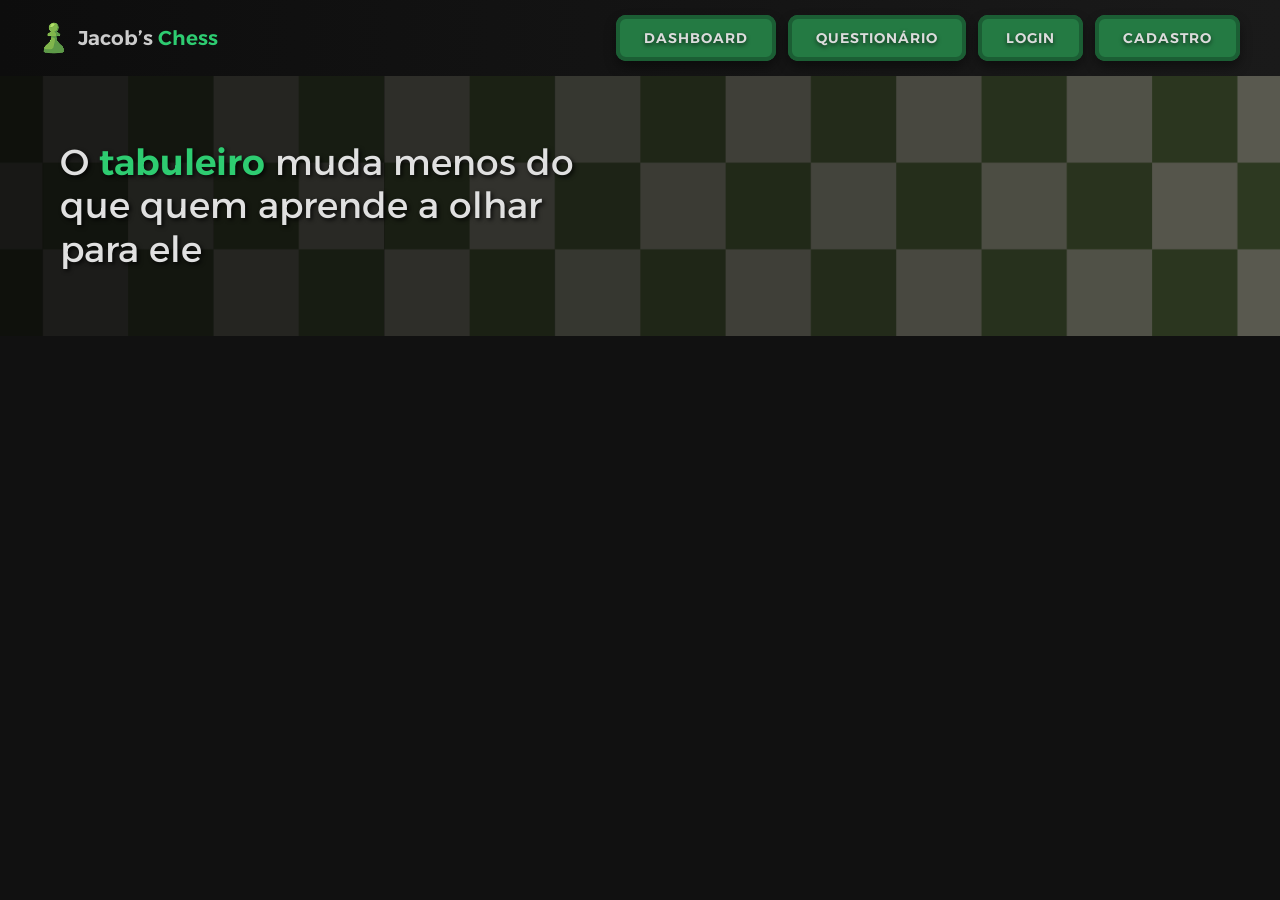
==== index.html @ a45325fb "feat: projeto iniciado" ====
<!DOCTYPE html>
<html lang="en">

<head>
    <meta charset="UTF-8">
    <meta name="viewport" content="width=device-width, initial-scale=1.0">
    <link rel="stylesheet" href="style.css">
    <link href="https://fonts.googleapis.com/css2?family=Alexandria:wght@300;400;600;700&display=swap" rel="stylesheet">
    <title>Chess</title>
</head>

<body>
    <header>
        <div class="logo">
            <img src="img/chessLogo.png">
            <h1>Jacob’s <span>Chess</span></h1>
        </div>

        <nav>
            <a>DASHBOARD</a>
            <a>QUESTIONÁRIO</a>
            <a>LOGIN</a>
            <a>CADASTRO</a>
        </nav>
    </header>

    <section class="hero">
        <div class="overlay"></div>
        <div class="content">
            <h2>
                O <span>tabuleiro</span> muda menos do<br>
                que quem aprende a olhar<br>
                para ele
            </h2>
        </div>
    </section>

</body>

</html>
---- style.css ----
* {
    margin: 0;
    padding: 0;
    box-sizing: border-box;
}

body {
    font-family: 'Alexandria', sans-serif;
    background-color: #111;
}

header {
    display: flex;
    justify-content: space-between;
    align-items: center;
    padding: 15px 40px;
    background: linear-gradient(to right, #0d0d0d, #1a1a1a);
}

.logo {
    display: flex;
    align-items: center;
    gap: 10px;
}

.logo img {
    width: 28px;
}

.logo h1 {
    color: #ccc;
    font-size: 20px;
    font-weight: 600;
}

.logo span {
    color: #2ecc71;
}

nav {
    display: flex;
    gap: 12px;
}

nav a {
    text-decoration: none;
    font-size: 14px;
    color: #dcdcdc;
    font-weight: 600;
    letter-spacing: 1px;
    padding: 14px 28px;
    border-radius: 10px;
    background: #247a43;
    box-shadow: inset 0 0 0 4px #1b5e34, 0 6px 12px rgba(0, 0, 0, 0.4);
    text-shadow: 0 2px 4px rgba(0, 0, 0, 0.6);
    transition: 0.2s ease;
    user-select: none;
}

.hero {
    position: relative;
    height: 260px;
    background-image: url("img/back01.png");
    background-size: cover;
    background-position: center;
    display: flex;
    align-items: center;
}

.overlay {
    position: absolute;
    width: 100%;
    height: 100%;
    background: rgba(0, 0, 0, 0.6);
}

.content {
    position: relative;
    padding-left: 60px;
}

.content h2 {
    color: #e0e0e0;
    font-size: 36px;
    font-weight: 400;
    line-height: 1.2;
    text-shadow: 2px 2px 4px rgba(0, 0, 0, 0.8);
}

.content span {
    color: #2ecc71;
    font-weight: 600;
}
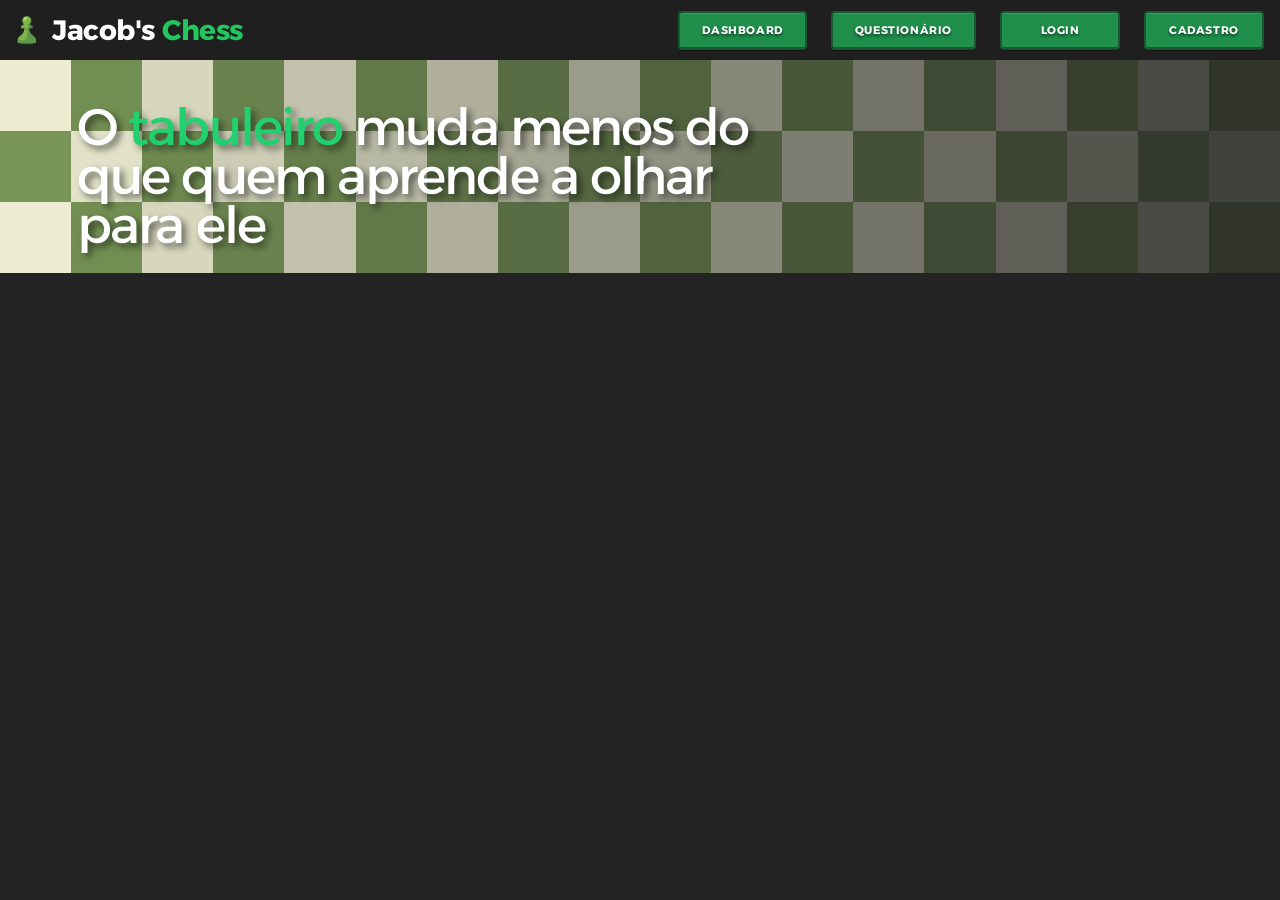
==== commit fa26aa7f: "feat: Header e primeira seção finalizadas" ====
--- a/index.html
+++ b/index.html
@@ -1,40 +1,42 @@
 <!DOCTYPE html>
-<html lang="en">
-
+<html lang="pt-BR">
 <head>
     <meta charset="UTF-8">
     <meta name="viewport" content="width=device-width, initial-scale=1.0">
-    <link rel="stylesheet" href="style.css">
-    <link href="https://fonts.googleapis.com/css2?family=Alexandria:wght@300;400;600;700&display=swap" rel="stylesheet">
     <title>Chess</title>
+    <link href="https://fonts.googleapis.com/css2?family=Alexandria:wght@400;500;700&display=swap" rel="stylesheet">
+
+    <link rel="stylesheet" href="style.css" />
 </head>
-
 <body>
-    <header>
-        <div class="logo">
-            <img src="img/chessLogo.png">
-            <h1>Jacob’s <span>Chess</span></h1>
+    <nav class="navBar">
+        <div class="navLogo">
+            <img src="img/chessLogo.png" alt="Logo" class="navLogoImagem" />
+            <span class="navLogoTexto">
+                Jacob's <span class="navLogoDestaque">Chess</span>
+            </span>
         </div>
 
-        <nav>
-            <a>DASHBOARD</a>
-            <a>QUESTIONÁRIO</a>
-            <a>LOGIN</a>
-            <a>CADASTRO</a>
-        </nav>
-    </header>
+        <div class="navLinks">
+            <a href="#">DASHBOARD</a>
+            <a href="#">QUESTIONÁRIO</a>
+            <a href="#">LOGIN</a>
+            <a href="#">CADASTRO</a>
+        </div>
+    </nav>
 
-    <section class="hero">
-        <div class="overlay"></div>
-        <div class="content">
-            <h2>
+    <section class="secaoHero">
+        <div class="heroTexto">
+            <h1>
                 O <span>tabuleiro</span> muda menos do<br>
                 que quem aprende a olhar<br>
                 para ele
-            </h2>
+            </h1>
         </div>
+
+        <div class="heroTabuleiro" id="tabuleiroHero"></div>
     </section>
 
+    <script src="tabuleiro.js"></script>
 </body>
-
 </html>
--- a/style.css
+++ b/style.css
@@ -5,89 +5,111 @@
 }
 
 body {
-    font-family: 'Alexandria', sans-serif;
-    background-color: #111;
+    background: #232323;
+    font-family: "Alexandria", sans-serif;
+    overflow-x: hidden;
 }
 
-header {
+.navBar {
+    height: 60px;
+    background: #1f1f1f;
     display: flex;
     justify-content: space-between;
     align-items: center;
-    padding: 15px 40px;
-    background: linear-gradient(to right, #0d0d0d, #1a1a1a);
+    padding: 0 16px 0 10px;
+    position: relative;
+    z-index: 10;
 }
 
-.logo {
+.navLogo {
     display: flex;
     align-items: center;
-    gap: 10px;
+    gap: 8px;
 }
 
-.logo img {
-    width: 28px;
+.navLogoImagem {
+    width: 34px;
+    height: 34px;
+    object-fit: contain;
 }
 
-.logo h1 {
-    color: #ccc;
-    font-size: 20px;
-    font-weight: 600;
+.navLogoTexto {
+    color: #ffffff;
+    font-size: 28px;
+    font-weight: 700;
+    letter-spacing: -0.5px;
+    line-height: 1;
 }
 
-.logo span {
-    color: #2ecc71;
+.navLogoDestaque {
+    color: #22c55e;
 }
 
-nav {
+.navLinks {
     display: flex;
-    gap: 12px;
-}
-
-nav a {
-    text-decoration: none;
-    font-size: 14px;
-    color: #dcdcdc;
-    font-weight: 600;
-    letter-spacing: 1px;
-    padding: 14px 28px;
-    border-radius: 10px;
-    background: #247a43;
-    box-shadow: inset 0 0 0 4px #1b5e34, 0 6px 12px rgba(0, 0, 0, 0.4);
-    text-shadow: 0 2px 4px rgba(0, 0, 0, 0.6);
-    transition: 0.2s ease;
-    user-select: none;
-}
-
-.hero {
-    position: relative;
-    height: 260px;
-    background-image: url("img/back01.png");
-    background-size: cover;
-    background-position: center;
-    display: flex;
+    gap: 24px;
     align-items: center;
 }
 
-.overlay {
+.navLinks a {
+    text-decoration: none;
+    color: #ffffff;
+    font-size: 11px;
+    font-weight: 700;
+    letter-spacing: 0.6px;
+    background: #1f8f4b;
+    border-style: solid;
+    border-color: #165932;
+    border-width: 2px 2px 3px 2px;
+    border-radius: 4px;
+    padding: 10px 22px;
+    min-width: 120px;
+    text-align: center;
+    text-shadow: 0 2px 3px rgba(0, 0, 0, 0.55);
+    box-shadow:
+        inset 0 1px 0 rgba(255, 255, 255, 0.12),
+        0 1px 0 rgba(0, 0, 0, 0.35);
+}
+
+.secaoHero {
+    position: relative;
+    width: 100%;
+    aspect-ratio: 18 / 3; 
+    overflow: hidden;
+}
+
+.heroTabuleiro {
     position: absolute;
+    inset: 0;
+
+    display: grid;
+    grid-template-columns: repeat(18, 1fr);
+    grid-template-rows: repeat(3, 1fr);
+}
+
+.heroTexto {
+    position: absolute;
+    left: 77px;
+    top: 42px;
+    z-index: 2;
+    max-width: 1000px; 
+}
+
+.heroTexto h1 {
+    color: #ffffff;
+    font-size: clamp(48px, 4vw, 72px);
+    line-height: 0.96;
+    font-weight: 400;
+    letter-spacing: -1.9px;
+    text-shadow: 4px 4px 7px rgba(0, 0, 0, 0.55);
+}
+
+.heroTexto span {
+    color: #22d06f;
+}
+
+.casaClara,
+.casaEscura {
     width: 100%;
     height: 100%;
-    background: rgba(0, 0, 0, 0.6);
 }
-
-.content {
-    position: relative;
-    padding-left: 60px;
-}
-
-.content h2 {
-    color: #e0e0e0;
-    font-size: 36px;
-    font-weight: 400;
-    line-height: 1.2;
-    text-shadow: 2px 2px 4px rgba(0, 0, 0, 0.8);
-}
-
-.content span {
-    color: #2ecc71;
-    font-weight: 600;
-}
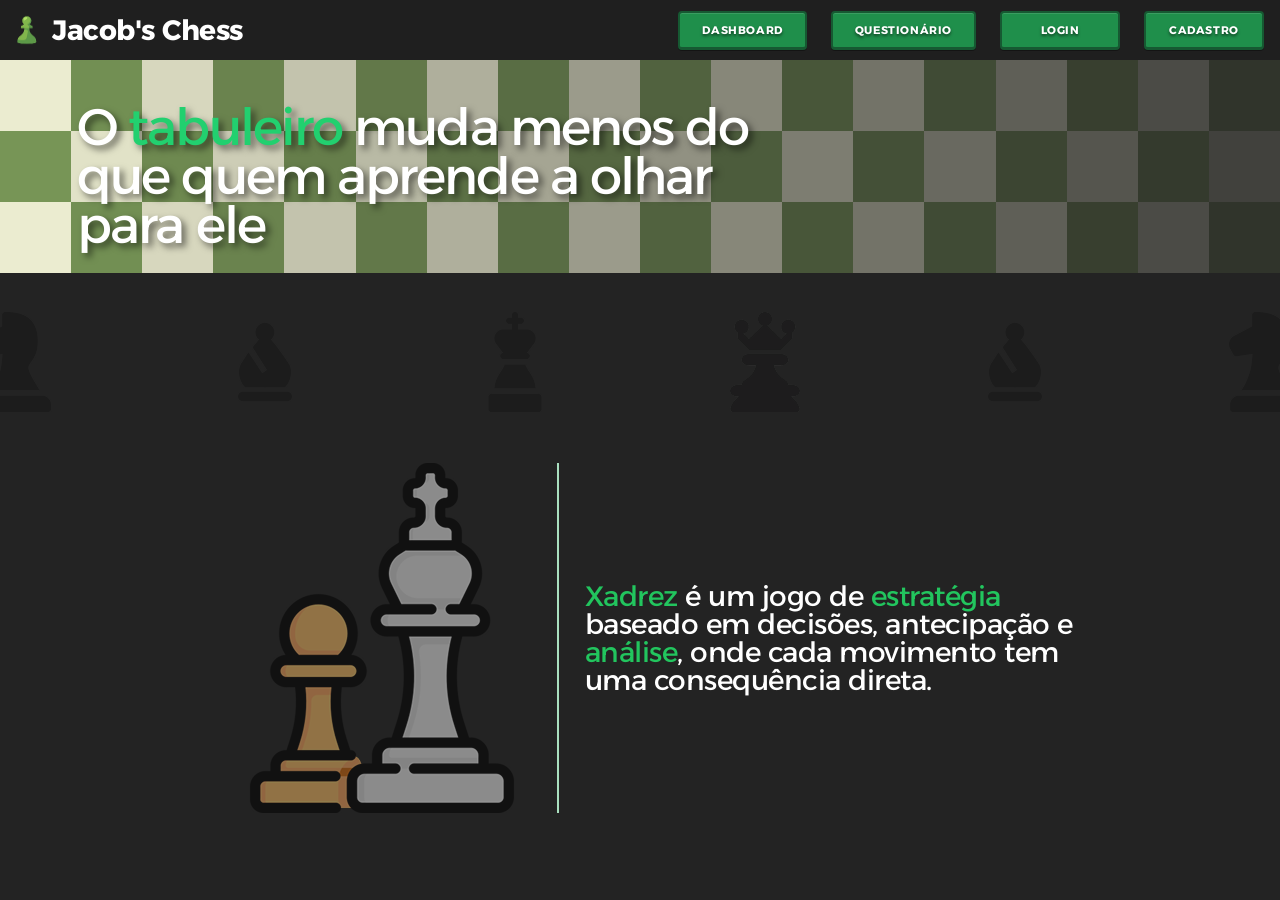
==== commit a3020a28: "feat: Segunda seção finalizada" ====
--- a/index.html
+++ b/index.html
@@ -1,5 +1,6 @@
 <!DOCTYPE html>
 <html lang="pt-BR">
+
 <head>
     <meta charset="UTF-8">
     <meta name="viewport" content="width=device-width, initial-scale=1.0">
@@ -8,6 +9,7 @@
 
     <link rel="stylesheet" href="style.css" />
 </head>
+
 <body>
     <nav class="navBar">
         <div class="navLogo">
@@ -37,6 +39,21 @@
         <div class="heroTabuleiro" id="tabuleiroHero"></div>
     </section>
 
+    <div class="divDetalhe">
+        <img src="img/detalhe.png">
+    </div>
+
+    <div class="divIcon">
+        <img src="img/icon.png">
+        <img src="img/rec.png">
+        <span class="iconTexto">
+            <span class="Destaque">Xadrez</span> é um jogo de <span class="Destaque">estratégia</span><br> baseado em
+            decisões, antecipação e <br><span class="Destaque">análise</span>, onde cada movimento tem<br> uma
+            consequência direta.
+        </span>
+    </div>
+
     <script src="tabuleiro.js"></script>
 </body>
+
 </html>
--- a/style.css
+++ b/style.css
@@ -41,7 +41,7 @@
     line-height: 1;
 }
 
-.navLogoDestaque {
+.Destaque {
     color: #22c55e;
 }
 
@@ -74,7 +74,7 @@
 .secaoHero {
     position: relative;
     width: 100%;
-    aspect-ratio: 18 / 3; 
+    aspect-ratio: 18 / 3;
     overflow: hidden;
 }
 
@@ -92,7 +92,7 @@
     left: 77px;
     top: 42px;
     z-index: 2;
-    max-width: 1000px; 
+    max-width: 1000px;
 }
 
 .heroTexto h1 {
@@ -113,3 +113,25 @@
     width: 100%;
     height: 100%;
 }
+
+.divDetalhe {
+    display: flex;
+    justify-content: center;
+    margin-top: 3%;
+}
+
+.iconTexto {
+    color: #ffffff;
+    font-size: 28px;
+    font-weight: 400;
+    letter-spacing: -0.5px;
+    line-height: 1;
+    margin-left: 2%;
+    align-self: center;
+}
+
+.divIcon{
+    margin-top: 4%;
+    display: flex;
+    justify-content: center;
+}
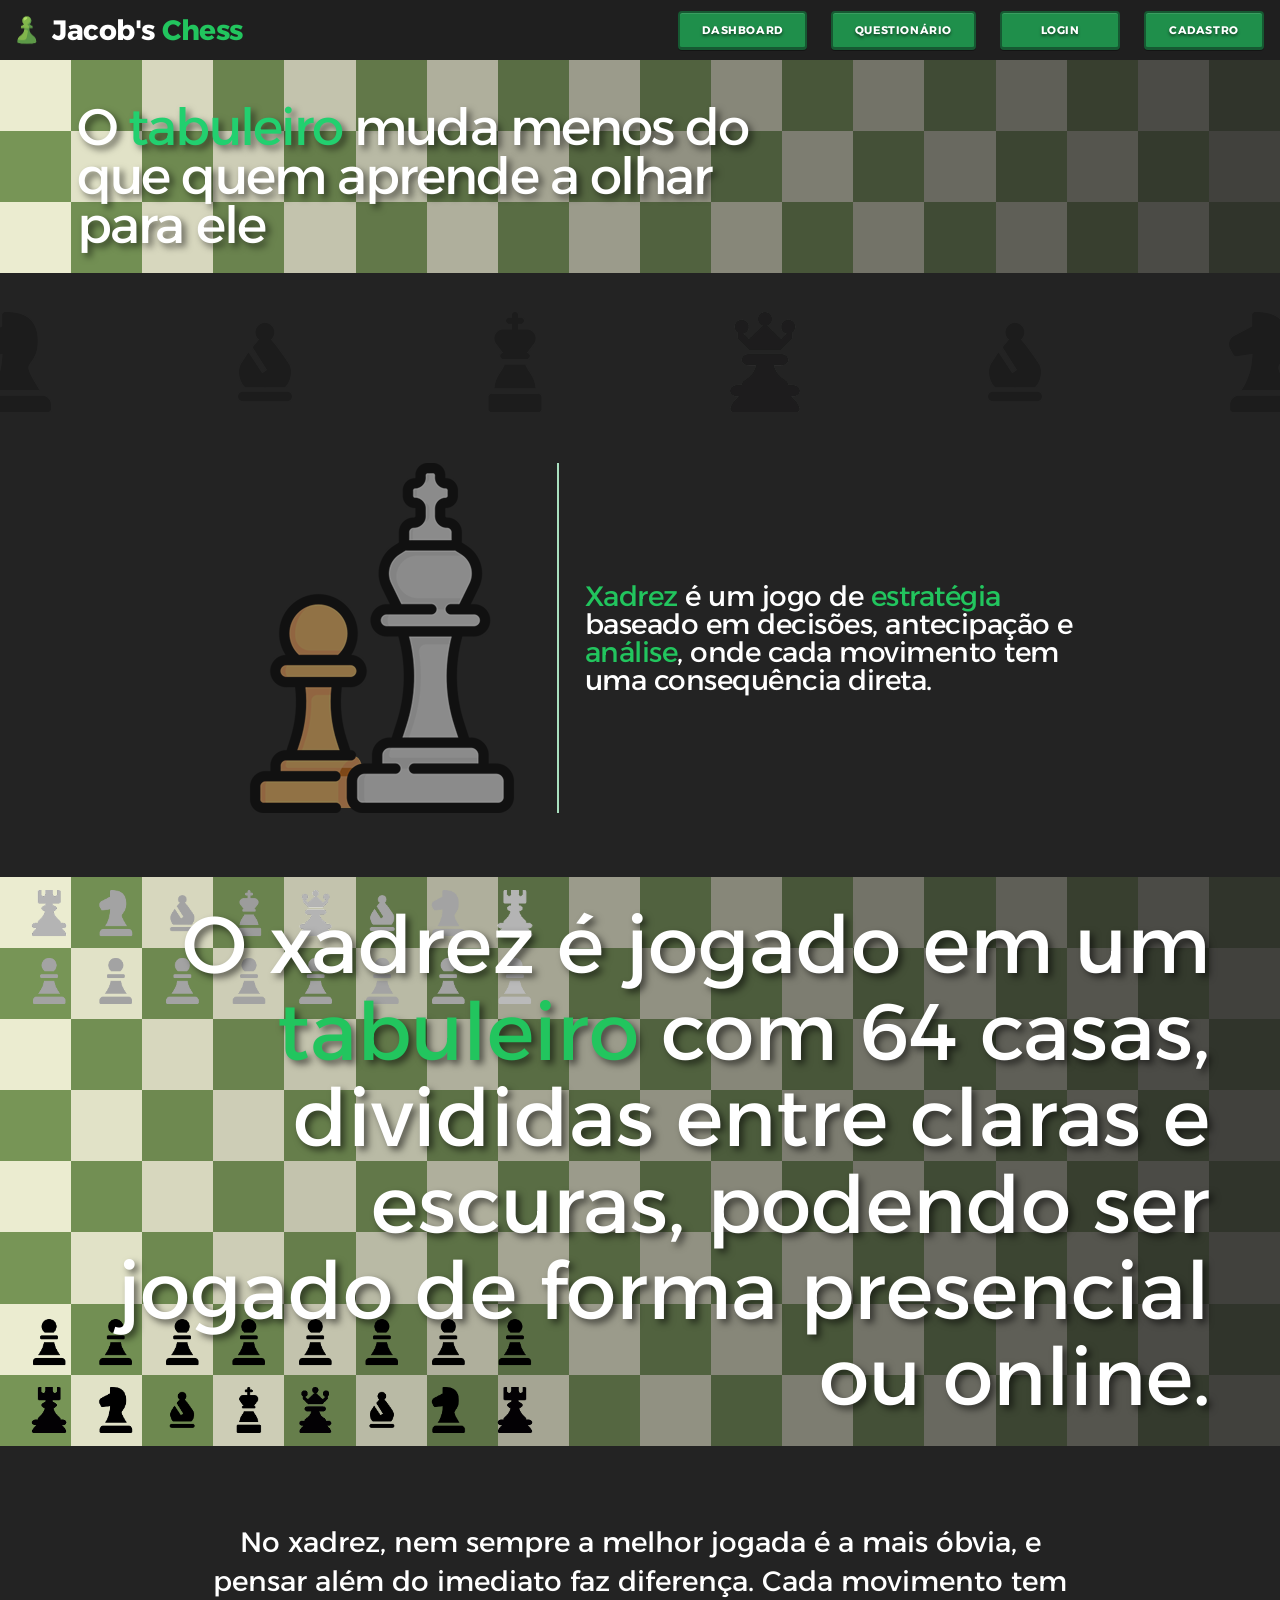
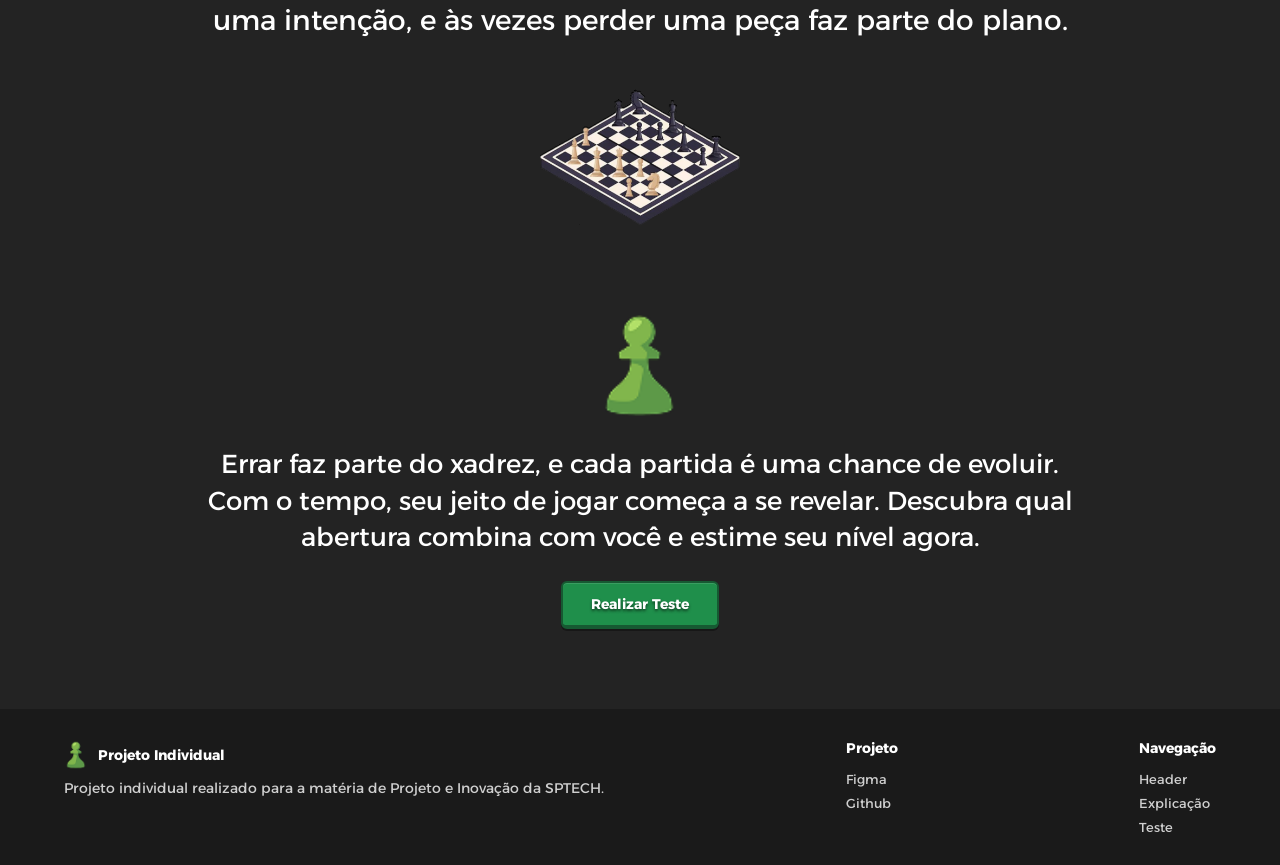
==== commit 2e904900: "feat: Site index base finalizado" ====
--- a/index.html
+++ b/index.html
@@ -15,7 +15,7 @@
         <div class="navLogo">
             <img src="img/chessLogo.png" alt="Logo" class="navLogoImagem" />
             <span class="navLogoTexto">
-                Jacob's <span class="navLogoDestaque">Chess</span>
+                Jacob's <span class="Destaque">Chess</span>
             </span>
         </div>
 
@@ -53,6 +53,70 @@
         </span>
     </div>
 
+    <div class="containerTabuleiroFinal" id="explicacao">
+        <div id="tabuleiroFinal">
+            <span class="textoTabuleiroFinal">
+                O xadrez é jogado em um <br><span class="Destaque">tabuleiro</span>
+                com 64 casas,<br> divididas entre claras e escuras, podendo ser jogado de
+                forma presencial ou online.
+            </span>
+        </div>
+
+        <img src="img/brancas.png" class="brancasTabuleiro">
+        <img src="img/pretas.png" class="pretasTabuleiro">
+    </div>
+
+    <section class="secaoMensagemFinal">
+        <div class="mensagemTopo">
+            <span>
+                No xadrez, nem sempre a <span class="verde">melhor</span> jogada é a mais
+                óbvia, e pensar além do imediato faz diferença. Cada movimento tem uma
+                <span class="verde">intenção</span>, e às vezes <span class="vermelho">perder</span>
+                uma peça faz parte do plano.
+            </span>
+
+            <img src="img/tabuleiro.png" class="imgTabuleiroMensagem">
+        </div>
+
+        <div class="mensagemBaixo">
+            <img src="img/chessLogo.png" class="iconeMensagem">
+
+            <span>
+                Errar faz parte do <span class="verde">xadrez</span>, e cada partida é
+                uma chance de evoluir. Com o tempo, seu jeito de jogar começa a se revelar.
+                Descubra qual <span class="verde">abertura</span> combina com você e estime
+                seu <span class="verde">nível</span> agora.
+            </span>
+
+            <a href="#" class="botaoTeste">Realizar Teste</a>
+        </div>
+    </section>
+
+    <footer class="footer">
+        <div class="footerCol">
+            <div class="footerLogo">
+                <img src="img/chessLogo.png">
+                <span>Projeto Individual</span>
+            </div>
+            <p>
+                Projeto individual realizado para a matéria de Projeto e Inovação da SPTECH.
+            </p>
+        </div>
+
+        <div class="footerCol">
+            <span class="footerTitulo">Projeto</span>
+            <a href="#">Figma</a>
+            <a href="#">Github</a>
+        </div>
+
+        <div class="footerCol">
+            <span class="footerTitulo">Navegação</span>
+            <a href="#">Header</a>
+            <a href="#explicacao">Explicação</a>
+            <a href="#">Teste</a>
+        </div>
+    </footer>
+
     <script src="tabuleiro.js"></script>
 </body>
 
--- a/style.css
+++ b/style.css
@@ -66,9 +66,7 @@
     min-width: 120px;
     text-align: center;
     text-shadow: 0 2px 3px rgba(0, 0, 0, 0.55);
-    box-shadow:
-        inset 0 1px 0 rgba(255, 255, 255, 0.12),
-        0 1px 0 rgba(0, 0, 0, 0.35);
+    box-shadow: inset 0 1px 0 rgba(255, 255, 255, 0.12), 0 1px 0 rgba(0, 0, 0, 0.35);
 }
 
 .secaoHero {
@@ -81,7 +79,6 @@
 .heroTabuleiro {
     position: absolute;
     inset: 0;
-
     display: grid;
     grid-template-columns: repeat(18, 1fr);
     grid-template-rows: repeat(3, 1fr);
@@ -130,8 +127,171 @@
     align-self: center;
 }
 
-.divIcon{
+.divIcon {
     margin-top: 4%;
     display: flex;
     justify-content: center;
+}
+
+#tabuleiroFinal {
+    position: relative;
+    width: 100%;
+    margin-top: 5%;
+    aspect-ratio: 18 / 8;
+    overflow: hidden;
+}
+
+#tabuleiroFinal .casaClara,
+#tabuleiroFinal .casaEscura {
+    width: 100%;
+    height: 100%;
+}
+
+.textoTabuleiroFinal {
+    position: absolute;
+    right: 70px;
+    top: 50%;
+    transform: translateY(-50%);
+    width: 1100px;
+    color: #ffffff;
+    font-size: 80px;
+    line-height: 1.08;
+    text-align: right;
+    text-shadow: 4px 4px 7px rgba(0, 0, 0, 0.55);
+    z-index: 10;
+}
+
+.containerTabuleiroFinal {
+    position: relative;
+    width: 100%;
+    margin-top: 5%;
+}
+
+.brancasTabuleiro {
+    position: absolute;
+    top: 0;
+    left: 0;
+    width: 40%;
+    z-index: 5;
+    margin-left: 2%;
+    margin-top: 1%;
+}
+
+.pretasTabuleiro {
+    position: absolute;
+    bottom: 0;
+    left: 0;
+    width: 40%;
+    z-index: 5;
+    margin-left: 2%;
+    margin-bottom: 1%;
+}
+
+.secaoMensagemFinal {
+    margin-top: 6%;
+    padding: 0 5%;
+}
+
+.mensagemTopo {
+    display: flex;
+    flex-direction: column;
+    align-items: center;
+    text-align: center;
+}
+
+.mensagemTopo span {
+    color: #ffffff;
+    font-size: 28px;
+    max-width: 900px;
+    line-height: 1.4;
+}
+
+.imgTabuleiroMensagem {
+    margin-top: 30px;
+    width: 260px;
+}
+
+.verde {
+    color: #22c55e;
+}
+
+.vermelho {
+    color: #ef4444;
+}
+
+.mensagemBaixo {
+    margin-top: 60px;
+    display: flex;
+    flex-direction: column;
+    align-items: center;
+    text-align: center;
+}
+
+.iconeMensagem {
+    width: 90px;
+    margin-bottom: 20px;
+}
+
+.mensagemBaixo span {
+    color: #ffffff;
+    font-size: 26px;
+    max-width: 900px;
+    line-height: 1.4;
+}
+
+.botaoTeste {
+    margin-top: 25px;
+    text-decoration: none;
+    color: #ffffff;
+    font-size: 14px;
+    font-weight: 700;
+    background: #1f8f4b;
+    border-style: solid;
+    border-color: #165932;
+    border-width: 2px 2px 4px 2px;
+    border-radius: 6px;
+    padding: 12px 28px;
+    text-shadow: 0 2px 3px rgba(0, 0, 0, 0.55);
+    box-shadow: inset 0 1px 0 rgba(255, 255, 255, 0.12), 0 2px 0 rgba(0, 0, 0, 0.35);
+}
+
+.footer {
+    margin-top: 80px;
+    background: #1a1a1a;
+    padding: 30px 5%;
+    display: flex;
+    justify-content: space-between;
+    gap: 40px;
+}
+
+.footerCol {
+    display: flex;
+    flex-direction: column;
+    gap: 8px;
+    color: #cfcfcf;
+    font-size: 14px;
+}
+
+.footerLogo {
+    display: flex;
+    align-items: center;
+    gap: 10px;
+    color: #ffffff;
+    font-weight: 700;
+}
+
+.footerLogo img {
+    width: 24px;
+}
+
+.footerTitulo {
+    color: #ffffff;
+    font-weight: 700;
+    margin-bottom: 6px;
+}
+
+.footer a {
+    text-decoration: none;
+    color: #cfcfcf;
+    font-size: 13px;
 }
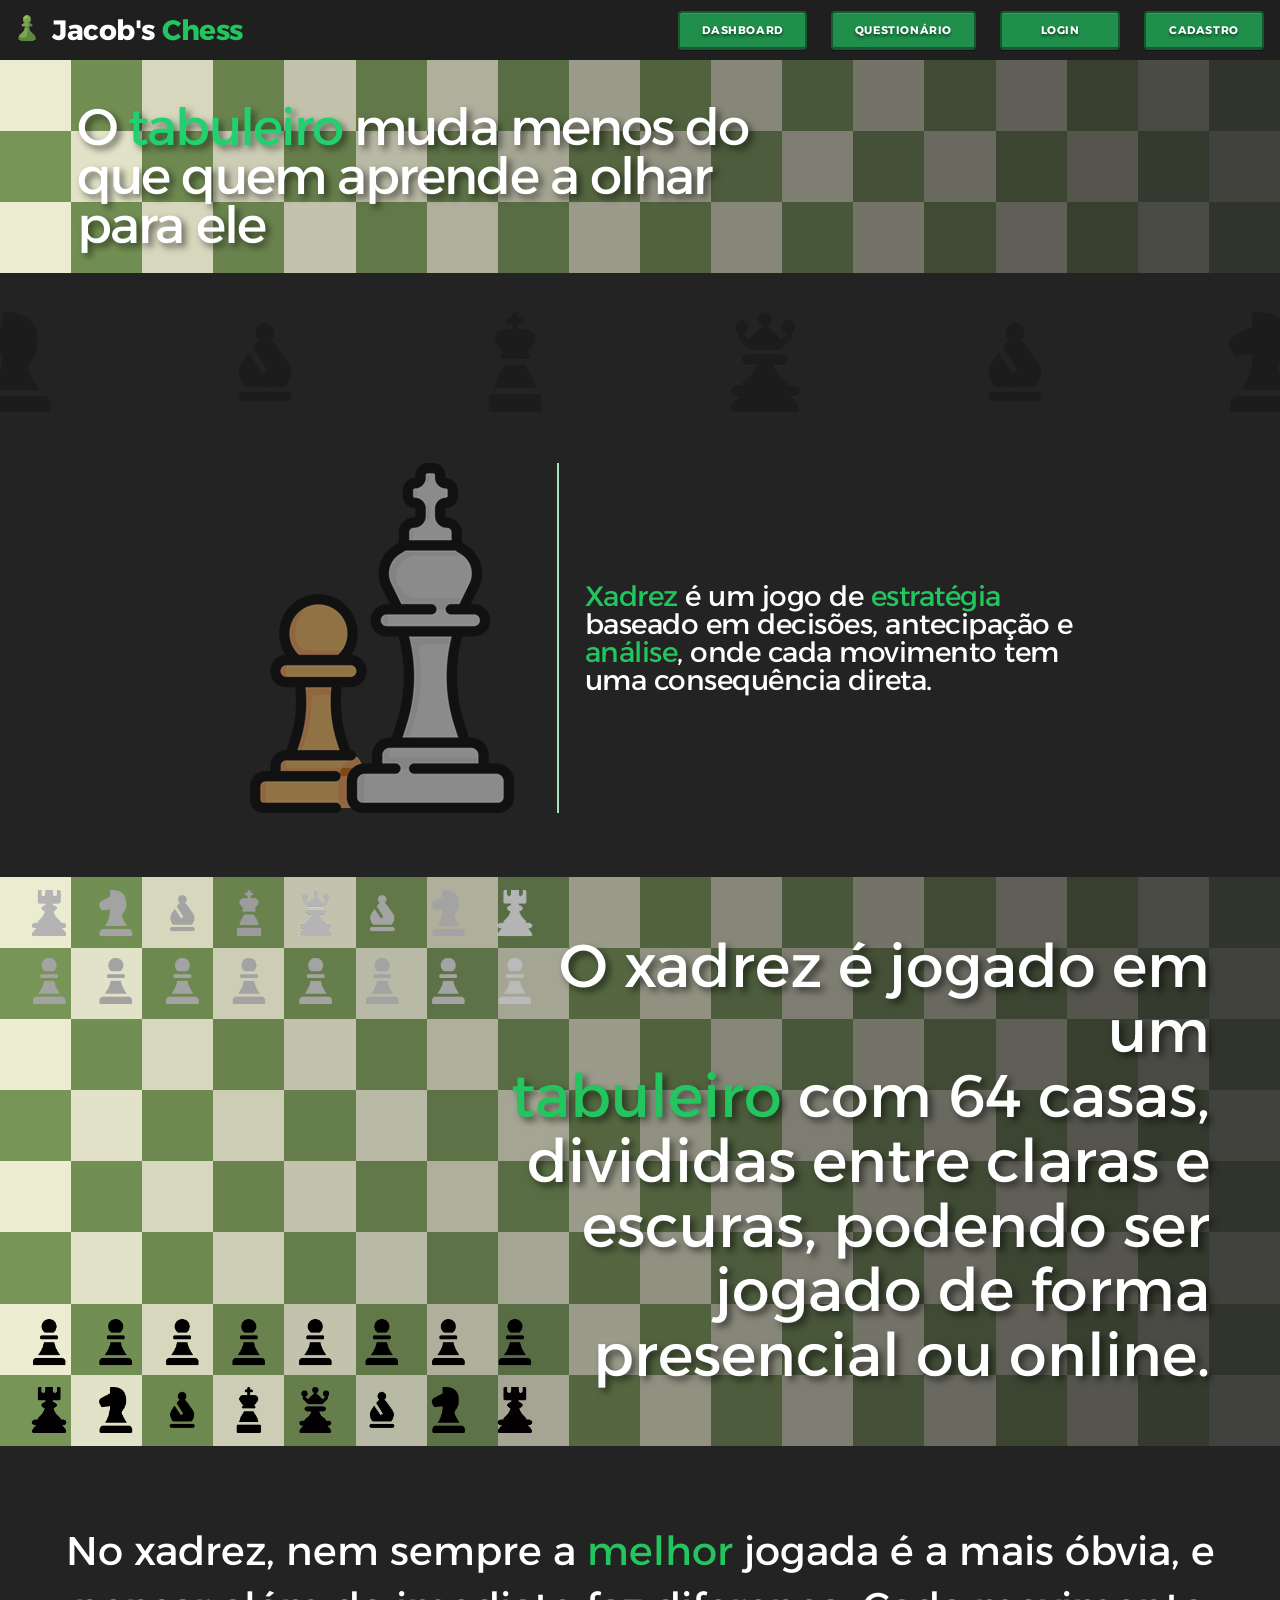
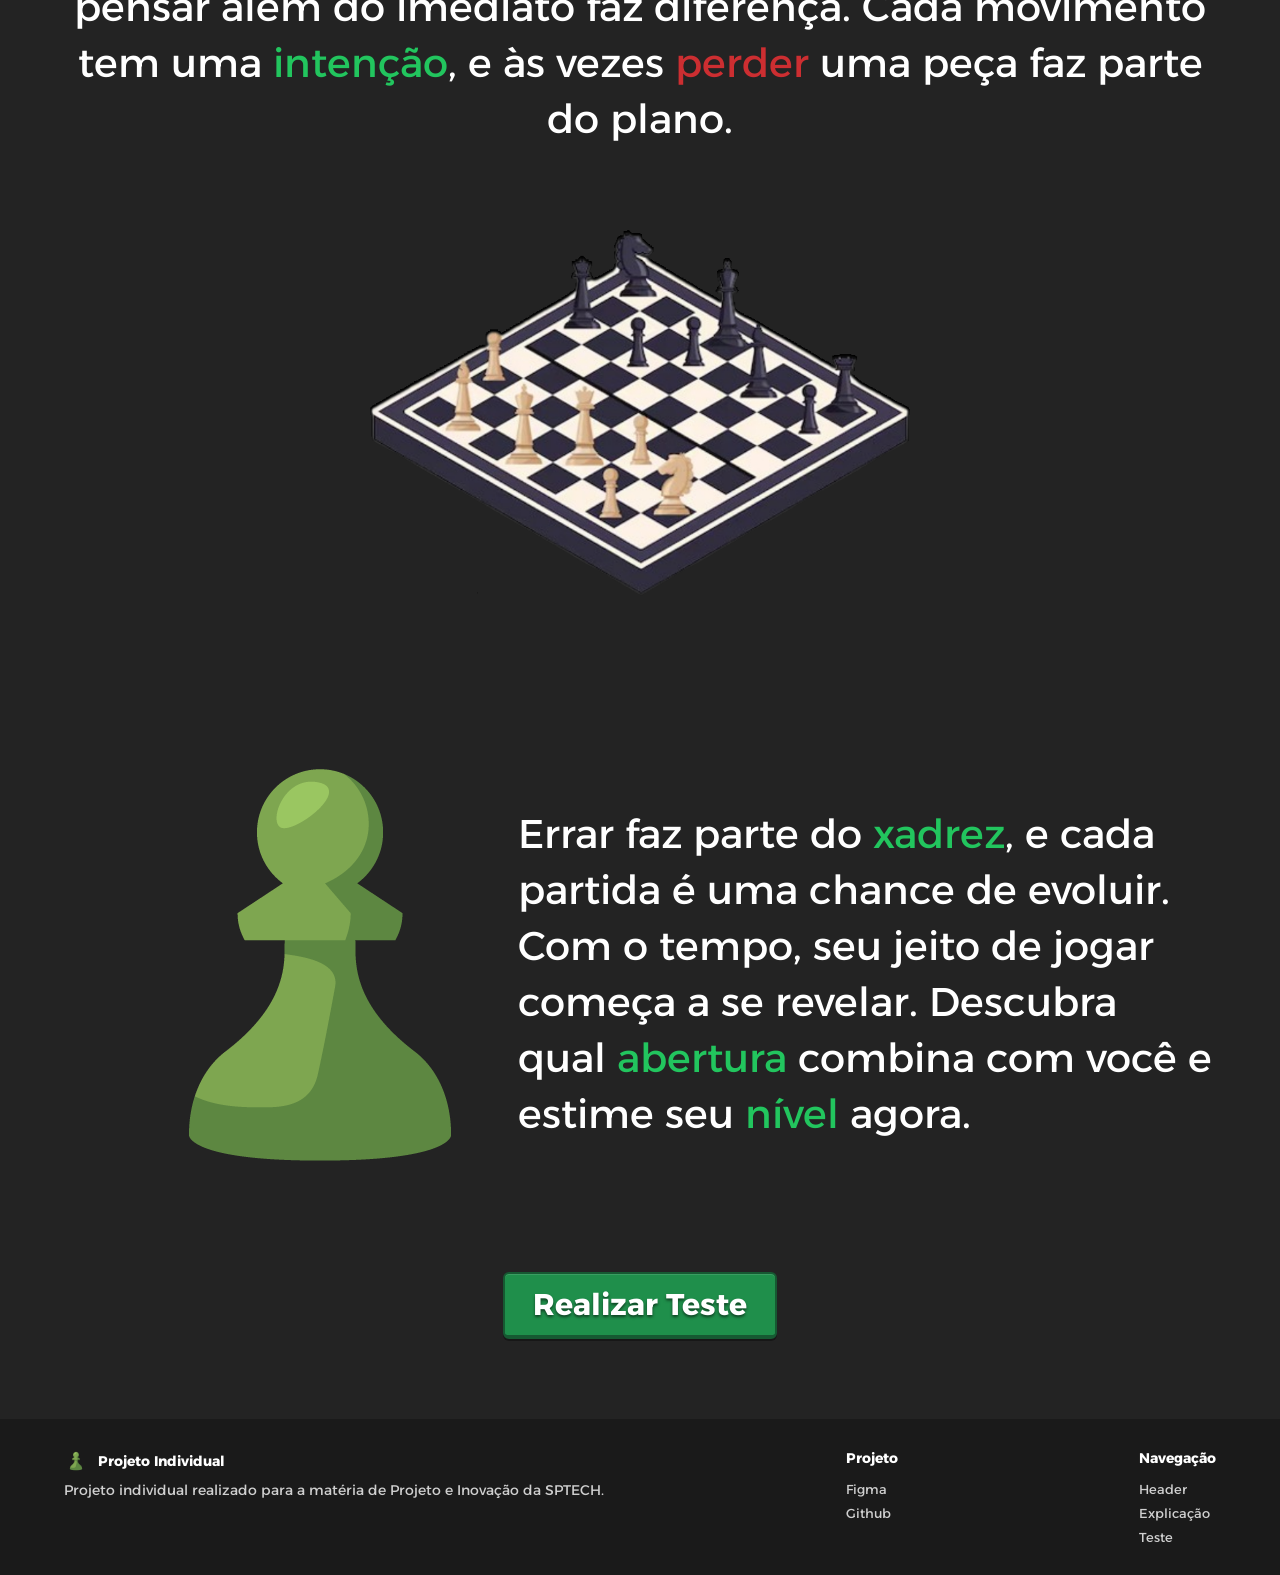
==== commit b89a0df8: "feat: Home finalizada" ====
--- a/index.html
+++ b/index.html
@@ -11,19 +11,19 @@
 </head>
 
 <body>
-    <nav class="navBar">
+    <nav class="navBar" id="head">
         <div class="navLogo">
-            <img src="img/chessLogo.png" alt="Logo" class="navLogoImagem" />
+            <a href="index.html"><img src="img/chessLogo.png" alt="Logo" class="navLogoImagem"/></a>
             <span class="navLogoTexto">
                 Jacob's <span class="Destaque">Chess</span>
             </span>
         </div>
 
         <div class="navLinks">
-            <a href="#">DASHBOARD</a>
-            <a href="#">QUESTIONÁRIO</a>
-            <a href="#">LOGIN</a>
-            <a href="#">CADASTRO</a>
+            <a href="dash.html">DASHBOARD</a>
+            <a href="teste.html">QUESTIONÁRIO</a>
+            <a href="login.html">LOGIN</a>
+            <a href="cadastro.html">CADASTRO</a>
         </div>
     </nav>
 
@@ -68,10 +68,10 @@
 
     <section class="secaoMensagemFinal">
         <div class="mensagemTopo">
-            <span>
-                No xadrez, nem sempre a <span class="verde">melhor</span> jogada é a mais
+            <span class="branco">
+                No xadrez, nem sempre a <span class="Destaque">melhor</span> jogada é a mais
                 óbvia, e pensar além do imediato faz diferença. Cada movimento tem uma
-                <span class="verde">intenção</span>, e às vezes <span class="vermelho">perder</span>
+                <span class="Destaque">intenção</span>, e às vezes <span class="Vermelho">perder</span>
                 uma peça faz parte do plano.
             </span>
 
@@ -81,19 +81,21 @@
         <div class="mensagemBaixo">
             <img src="img/chessLogo.png" class="iconeMensagem">
 
-            <span>
-                Errar faz parte do <span class="verde">xadrez</span>, e cada partida é
+            <span class="branco">
+                Errar faz parte do <span class="Destaque">xadrez</span>, e cada partida é
                 uma chance de evoluir. Com o tempo, seu jeito de jogar começa a se revelar.
-                Descubra qual <span class="verde">abertura</span> combina com você e estime
-                seu <span class="verde">nível</span> agora.
+                Descubra qual <span class="Destaque">abertura</span> combina com você e estime
+                seu <span class="Destaque">nível</span> agora.
             </span>
-
-            <a href="#" class="botaoTeste">Realizar Teste</a>
         </div>
     </section>
 
+    <div class="divBotao"> 
+        <a href="teste.html" class="botaoTeste">Realizar Teste</a>
+    </div>
+
     <footer class="footer">
-        <div class="footerCol">
+        <div class="foterColuna">
             <div class="footerLogo">
                 <img src="img/chessLogo.png">
                 <span>Projeto Individual</span>
@@ -103,17 +105,18 @@
             </p>
         </div>
 
-        <div class="footerCol">
+        <div class="foterColuna">
             <span class="footerTitulo">Projeto</span>
-            <a href="#">Figma</a>
-            <a href="#">Github</a>
+            <a
+                href="https://www.figma.com/design/gc30HGuMKjBLtGCMvTsRlC/Projeto-Individual?node-id=0-1&m=dev&t=Hp5jZGn6WC4lgh1E-1">Figma</a>
+            <a href="https://github.com/MatheusJacobD/ProjetoIndivual">Github</a>
         </div>
 
-        <div class="footerCol">
+        <div class="foterColuna">
             <span class="footerTitulo">Navegação</span>
-            <a href="#">Header</a>
+            <a href="#head">Header</a>
             <a href="#explicacao">Explicação</a>
-            <a href="#">Teste</a>
+            <a href="teste.html">Teste</a>
         </div>
     </footer>
 
--- a/style.css
+++ b/style.css
@@ -43,6 +43,10 @@
 
 .Destaque {
     color: #22c55e;
+}
+
+.Vermelho {
+    color: #CC2E31;
 }
 
 .navLinks {
@@ -152,9 +156,9 @@
     right: 70px;
     top: 50%;
     transform: translateY(-50%);
-    width: 1100px;
-    color: #ffffff;
-    font-size: 80px;
+    width: 60%;
+    color: #ffffff;
+    font-size: 60px;
     line-height: 1.08;
     text-align: right;
     text-shadow: 4px 4px 7px rgba(0, 0, 0, 0.55);
@@ -192,6 +196,10 @@
     padding: 0 5%;
 }
 
+.branco {
+    color: #FFFFFF;
+}
+
 .mensagemTopo {
     display: flex;
     flex-direction: column;
@@ -200,50 +208,46 @@
 }
 
 .mensagemTopo span {
-    color: #ffffff;
-    font-size: 28px;
-    max-width: 900px;
+    font-size: 40px;
+    max-width: 100%;
     line-height: 1.4;
 }
 
 .imgTabuleiroMensagem {
     margin-top: 30px;
-    width: 260px;
-}
-
-.verde {
-    color: #22c55e;
-}
-
-.vermelho {
-    color: #ef4444;
+    width: 700px;
 }
 
 .mensagemBaixo {
     margin-top: 60px;
     display: flex;
-    flex-direction: column;
-    align-items: center;
-    text-align: center;
+    flex-direction: row;
+    align-items: center;
+    text-align: left;
 }
 
 .iconeMensagem {
-    width: 90px;
+    width: 800px;
     margin-bottom: 20px;
+    margin-right: -5%;
 }
 
 .mensagemBaixo span {
-    color: #ffffff;
-    font-size: 26px;
-    max-width: 900px;
+    font-size: 40px;
+    max-width: 100%;
     line-height: 1.4;
 }
 
+.divBotao{
+    display: flex;
+    justify-content: center;
+}
+
 .botaoTeste {
-    margin-top: 25px;
+    margin-top: 2.5%;
     text-decoration: none;
     color: #ffffff;
-    font-size: 14px;
+    font-size: 30px;
     font-weight: 700;
     background: #1f8f4b;
     border-style: solid;
@@ -264,7 +268,7 @@
     gap: 40px;
 }
 
-.footerCol {
+.foterColuna {
     display: flex;
     flex-direction: column;
     gap: 8px;
